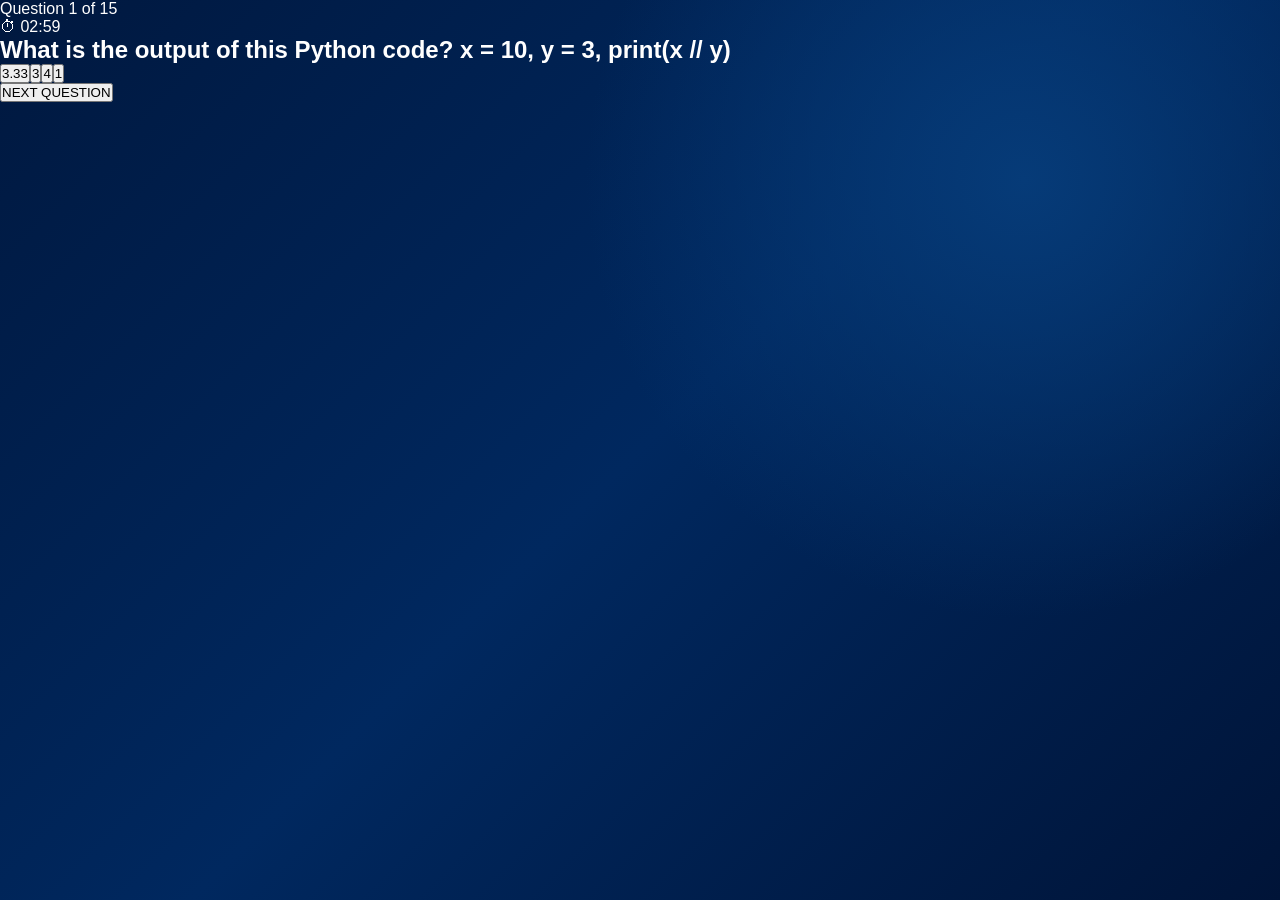
==== quiz.html @ e4f3ba7a "Add initial quiz HTML structure and functionality" ====
<!DOCTYPE html>
<html lang="en">
<head>
    <meta charset="UTF-8">
    <meta name="viewport" content="width=device-width, initial-scale=1.0">
    <title>IT Skill Challenge</title>
    <link rel="stylesheet" href="style.css">
</head>

<body>

<div class="quiz-container">

    <div class="quiz-header">

        <div>
            <span id="questionNumber">Question 1 of 15</span>
        </div>

        <div class="timer">
            ⏱ <span id="timer">03:00</span>
        </div>

    </div>

    <div class="progress-container">
        <div id="progressBar"></div>
    </div>

    <div class="question-card">

        <h2 id="question"></h2>

        <div id="options"></div>

    </div>

    <button id="nextButton" class="next-btn" onclick="nextQuestion()">
        NEXT QUESTION
    </button>

</div>

<script>

const questions = [

    {
        question: "What is the output of this Python code? x = 10, y = 3, print(x // y)",
        options: [
            "3.33",
            "3",
            "4",
            "1"
        ],
        answer: 1
    },

    {
        question: "Which OOP concept allows a child class to acquire properties and methods of a parent class?",
        options: [
            "Encapsulation",
            "Polymorphism",
            "Inheritance",
            "Abstraction"
        ],
        answer: 2
    },

    {
        question: "What is the main purpose of exception handling?",
        options: [
            "To increase program speed",
            "To handle runtime errors gracefully",
            "To create user interfaces",
            "To store database records"
        ],
        answer: 1
    },

    {
        question: "Which SQL clause is used to filter rows based on a condition?",
        options: [
            "ORDER BY",
            "WHERE",
            "GROUP BY",
            "JOIN"
        ],
        answer: 1
    },

    {
        question: "Which JOIN returns only rows that have matching values in both tables?",
        options: [
            "LEFT JOIN",
            "RIGHT JOIN",
            "FULL JOIN",
            "INNER JOIN"
        ],
        answer: 3
    },

    {
        question: "What does SELECT MAX(Salary) FROM Employee return?",
        options: [
            "The lowest salary",
            "The average salary",
            "The highest salary",
            "The total salary"
        ],
        answer: 2
    },

    {
        question: "What is the main purpose of a primary key?",
        options: [
            "To sort records",
            "To uniquely identify each row",
            "To delete duplicate tables",
            "To connect two databases"
        ],
        answer: 1
    },

    {
        question: "A password must contain between 8 and 12 characters. Which set is best for boundary-value testing?",
        options: [
            "1, 5, 15, 20",
            "7, 8, 12, 13",
            "8, 9, 10, 11",
            "5, 10, 15, 20"
        ],
        answer: 1
    },

    {
        question: "A developer fixes a reported defect. What should the tester primarily perform first?",
        options: [
            "Delete the defect",
            "Retest the specific defect",
            "Perform load testing",
            "Rewrite the test cases"
        ],
        answer: 1
    },

    {
        question: "Which testing is performed after a change to ensure existing functionality still works?",
        options: [
            "Regression Testing",
            "Smoke Testing",
            "Performance Testing",
            "Usability Testing"
        ],
        answer: 0
    },

    {
        question: "Which HTTP method is generally used to retrieve data from a server?",
        options: [
            "POST",
            "PUT",
            "GET",
            "DELETE"
        ],
        answer: 2
    },

    {
        question: "What does HTTP status code 404 generally indicate?",
        options: [
            "Successful request",
            "Unauthorized request",
            "Server error",
            "Resource not found"
        ],
        answer: 3
    },

    {
        question: "A developer has committed changes locally and wants to upload them to a remote GitHub repository. Which command should be used?",
        options: [
            "git pull",
            "git fetch",
            "git push",
            "git clone"
        ],
        answer: 2
    },

    {
        question: "A company wants employees to use an application through a web browser without managing the underlying software infrastructure. Which cloud model fits best?",
        options: [
            "IaaS",
            "PaaS",
            "SaaS",
            "On-premises"
        ],
        answer: 2
    },

    {
        question: "A program takes 2 seconds to process 100 records. Assuming linear scaling, how long will it take to process 500 records?",
        options: [
            "4 seconds",
            "6 seconds",
            "10 seconds",
            "20 seconds"
        ],
        answer: 2
    }

];


let currentQuestion = 0;
let score = 0;
let timeLeft = 180;
let timerInterval = null;

let answers = new Array(questions.length).fill(null);


// -----------------------------
// LOAD QUESTION
// -----------------------------

function loadQuestion() {

    const q = questions[currentQuestion];

    document.getElementById("questionNumber").textContent =
        `Question ${currentQuestion + 1} of ${questions.length}`;

    document.getElementById("question").textContent =
        q.question;

    const optionsContainer =
        document.getElementById("options");

    optionsContainer.innerHTML = "";

    q.options.forEach((option, index) => {

        const button = document.createElement("button");

        button.className = "option";

        button.textContent = option;

        button.onclick = function () {
            selectAnswer(index);
        };

        optionsContainer.appendChild(button);

    });

    updateProgress();

}


// -----------------------------
// SELECT ANSWER
// -----------------------------

function selectAnswer(index) {

    const optionButtons =
        document.querySelectorAll(".option");

    optionButtons.forEach(button => {
        button.classList.remove("selected");
    });

    optionButtons[index].classList.add("selected");

    answers[currentQuestion] = index;

}


// -----------------------------
// NEXT QUESTION
// -----------------------------

function nextQuestion() {

    if (answers[currentQuestion] === null) {

        alert("Please select an answer before continuing.");

        return;
    }

    currentQuestion++;

    if (currentQuestion >= questions.length) {

        finishQuiz();

        return;
    }

    loadQuestion();

}


// -----------------------------
// CALCULATE SCORE
// -----------------------------

function calculateScore() {

    score = 0;

    for (let i = 0; i < questions.length; i++) {

        if (answers[i] === questions[i].answer) {

            score++;

        }

    }

    return score;

}


// -----------------------------
// TIMER
// -----------------------------

function startTimer() {

    timerInterval = setInterval(function () {

        timeLeft--;

        updateTimer();

        if (timeLeft <= 0) {

            clearInterval(timerInterval);

            finishQuiz();

        }

    }, 1000);

}


// -----------------------------
// DISPLAY TIMER
// -----------------------------

function updateTimer() {

    const minutes =
        Math.floor(timeLeft / 60);

    const seconds =
        timeLeft % 60;

    document.getElementById("timer").textContent =
        `${String(minutes).padStart(2, "0")}:${String(seconds).padStart(2, "0")}`;

}


// -----------------------------
// PROGRESS BAR
// -----------------------------

function updateProgress() {

    const percentage =
        ((currentQuestion + 1) / questions.length) * 100;

    document.getElementById("progressBar").style.width =
        percentage + "%";

}


// -----------------------------
// FINISH QUIZ
// -----------------------------

function finishQuiz() {

    if (timerInterval) {

        clearInterval(timerInterval);

    }

    calculateScore();

    sessionStorage.setItem(
        "quizScore",
        score
    );

    sessionStorage.setItem(
        "totalQuestions",
        questions.length
    );

    sessionStorage.setItem(
        "timeUsed",
        180 - timeLeft
    );

    window.location.href =
        "result.html";

}


// -----------------------------
// START
// -----------------------------

loadQuestion();

startTimer();

</script>

</body>
</html>
---- style.css ----
* {
    margin: 0;
    padding: 0;
    box-sizing: border-box;
}


body {
    font-family: Arial, Helvetica, sans-serif;

    background:
        radial-gradient(circle at 80% 20%, #063b78, transparent 35%),
        linear-gradient(135deg, #00183f, #00285f, #001438);

    color: white;

    min-height: 100vh;
}


/* MAIN PAGE */

.page {
    width: 100%;
    min-height: 100vh;
    overflow: hidden;
}


/* HEADER */

.header {
    padding: 25px 5%;

    display: flex;
    justify-content: flex-start;
}


.logo {
    background: white;

    color: #06366c;

    padding: 12px 22px;

    display: flex;
    align-items: center;

    gap: 12px;

    border-radius: 3px;

    box-shadow: 5px 5px 0 #001536;
}


.logo-icon {
    font-size: 38px;
}


.logo-name {
    font-size: 20px;
    font-weight: 900;
}


.logo-name strong {
    color: #f5a900;
}


.logo-subtitle {
    font-size: 17px;
    font-weight: 900;

    margin-top: 4px;
}


/* HERO */

.hero {
    width: 92%;
    max-width: 1100px;

    margin: auto;

    text-align: center;
}


/* Student */

.student-icon {
    font-size: 60px;

    margin-top: 10px;
}


.hero h2 {
    font-size: clamp(45px, 8vw, 90px);

    line-height: 0.9;

    font-weight: 1000;

    letter-spacing: -2px;

    margin-bottom: 35px;
}


.pink {
    color: #ff5dbd;

    text-shadow:
        3px 4px 0 #a60065;
}


.cyan {
    color: #55e4ef;

    text-shadow:
        3px 4px 0 #007d96;
}


/* ONE QUESTION */

.one-question {
    display: inline-block;

    padding: 15px 65px;

    background: #18dce7;

    color: #001746;

    font-size: clamp(24px, 4vw, 40px);

    font-weight: 1000;

    transform: rotate(-1deg);

    margin-bottom: 25px;

    clip-path: polygon(
        2% 10%,
        98% 0%,
        96% 85%,
        4% 100%
    );
}


/* INTERVIEW */

.interview {
    display: flex;

    justify-content: center;

    align-items: center;

    gap: 15px;

    margin-bottom: 25px;
}


.laptop {
    font-size: 60px;
}


.interview p {
    font-size: clamp(22px, 3.5vw, 40px);

    font-weight: 1000;

    line-height: 1.05;
}


/* READY */

.ready-box {
    width: 100%;

    background: #18e2ed;

    padding: 15px 20px;

    margin: 15px auto 35px;

    transform: rotate(-1deg);

    clip-path: polygon(
        2% 15%,
        97% 0%,
        100% 78%,
        96% 100%,
        4% 90%,
        0% 30%
    );
}


.ready-box h1 {
    color: #001451;

    font-size: clamp(50px, 9vw, 105px);

    font-weight: 1000;

    font-style: italic;

    letter-spacing: -3px;

    text-shadow:
        4px 5px 0 #007b9b;
}


/* CHALLENGE TITLE */

.challenge-title {
    border: 4px solid #00eaff;

    border-radius: 50px;

    padding: 18px 30px;

    width: 90%;

    max-width: 800px;

    margin: auto;

    font-size: clamp(22px, 4vw, 38px);

    font-weight: 900;

    box-shadow:
        0 0 15px rgba(0, 238, 255, 0.7);

    line-height: 1.15;
}


.challenge-title span {
    color: #ff62bd;
}


.challenge-title strong {
    color: #001b52;

    background: #5aeef4;

    padding: 3px 15px;

    font-size: 1.2em;
}


.challenge-title b {
    color: #ff62bd;
}


/* FEATURES */

.features {
    display: grid;

    grid-template-columns:
        repeat(4, 1fr);

    margin: 45px auto;

    max-width: 1000px;
}


.feature {
    padding: 15px;

    border-right: 2px solid #00dbe8;

    min-height: 150px;

    display: flex;

    flex-direction: column;

    align-items: center;

    justify-content: flex-start;
}


.feature:last-child {
    border-right: none;
}


.feature-icon {
    width: 70px;

    height: 70px;

    border: 4px solid #00eaff;

    border-radius: 50%;

    display: flex;

    align-items: center;

    justify-content: center;

    font-size: 34px;

    margin-bottom: 15px;

    box-shadow:
        0 0 12px rgba(0, 238, 255, 0.7);
}


.feature h3 {
    color: #ff64bd;

    font-size: 17px;

    line-height: 1.15;

    font-weight: 900;
}


/* START SECTION */

.start-section {
    margin: 35px auto 60px;
}


.start-label {
    color: #5cecf4;

    font-size: 18px;

    font-weight: 900;

    margin-bottom: 15px;
}


.start-button {
    border: 4px solid #00efff;

    border-radius: 60px;

    padding: 20px 50px;

    background:
        linear-gradient(
            135deg,
            #071c5a,
            #042b70
        );

    color: #ff5fba;

    font-size: clamp(20px, 3vw, 30px);

    font-weight: 1000;

    cursor: pointer;

    box-shadow:
        0 0 15px #00eaff,
        0 0 30px rgba(0, 234, 255, 0.5);

    transition: 0.25s;
}


.start-button:hover {
    transform: scale(1.07);

    background: #00eaff;

    color: #00154b;

    box-shadow:
        0 0 20px #00ffff,
        0 0 40px #00ffff;
}


.start-button:active {
    transform: scale(0.98);
}


.free-text {
    margin-top: 15px;

    color: #ffffff;

    font-size: 14px;

    font-weight: bold;

    letter-spacing: 2px;
}


/* FOOTER */

footer {
    width: 100%;

    background: rgba(0, 10, 45, 0.7);

    border-top: 2px solid #063a78;

    padding: 25px 5%;

    display: flex;

    justify-content: space-around;

    align-items: center;

    color: #ff62bd;

    font-size: 18px;

    font-weight: 900;
}


.line {
    width: 150px;

    height: 3px;

    background: #15dce8;
}


/* TABLET */

@media (max-width: 800px) {

    .features {
        grid-template-columns:
            repeat(2, 1fr);

        gap: 20px;
    }


    .feature:nth-child(2) {
        border-right: none;
    }


    .feature:nth-child(1),
    .feature:nth-child(2) {
        border-bottom: 2px solid #00dbe8;

        padding-bottom: 25px;
    }


    footer {
        flex-direction: column;

        gap: 15px;

        text-align: center;
    }
}


/* MOBILE */

@media (max-width: 550px) {

    .header {
        justify-content: center;

        padding: 15px;
    }


    .logo {
        transform: scale(0.85);
    }


    .hero {
        width: 94%;
    }


    .student-icon {
        font-size: 45px;
    }


    .one-question {
        padding: 12px 30px;

        font-size: 23px;
    }


    .interview {
        flex-direction: column;

        gap: 5px;
    }


    .laptop {
        font-size: 45px;
    }


    .challenge-title {
        width: 100%;

        padding: 15px;

        border-radius: 30px;
    }


    .features {
        grid-template-columns: 1fr 1fr;

        margin-top: 30px;
    }


    .feature {
        border-right: none !important;

        padding: 12px 5px;
    }


    .feature-icon {
        width: 55px;

        height: 55px;

        font-size: 25px;
    }


    .feature h3 {
        font-size: 14px;
    }


    .start-button {
        width: 90%;

        padding: 17px 10px;

        font-size: 20px;
    }


    footer {
        font-size: 14px;
    }
}
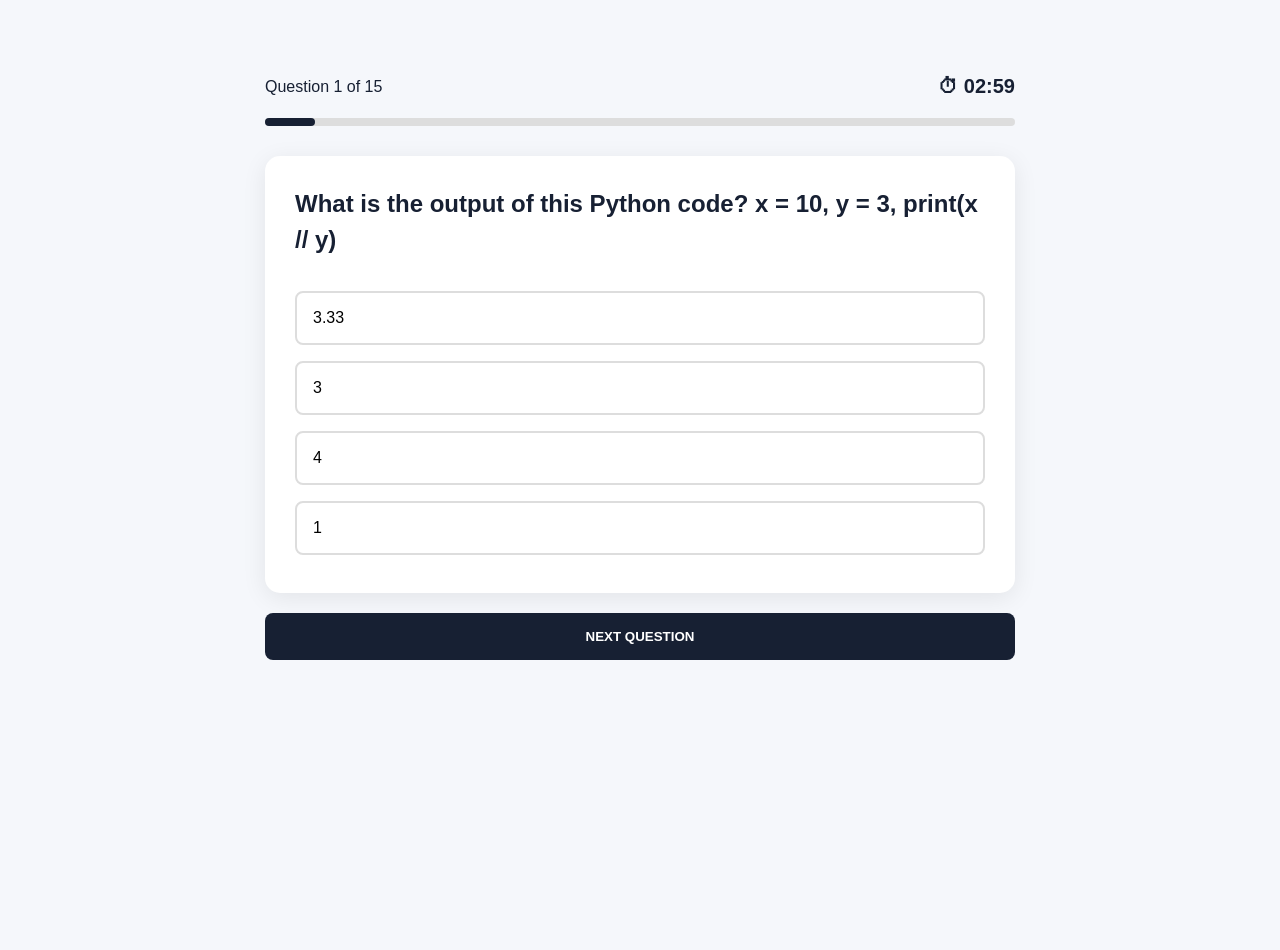
==== commit 6aaf42fc: "Update quiz title and add questions" ====
--- a/quiz.html
+++ b/quiz.html
@@ -3,7 +3,7 @@
 <head>
     <meta charset="UTF-8">
     <meta name="viewport" content="width=device-width, initial-scale=1.0">
-    <title>IT Skill Challenge</title>
+    <title>IT Skill Challenge - Quiz</title>
     <link rel="stylesheet" href="style.css">
 </head>
 
@@ -42,396 +42,180 @@
 </div>
 
 <script>
-
-const questions = [
-
-    {
-        question: "What is the output of this Python code? x = 10, y = 3, print(x // y)",
-        options: [
-            "3.33",
-            "3",
-            "4",
-            "1"
-        ],
-        answer: 1
-    },
-
-    {
-        question: "Which OOP concept allows a child class to acquire properties and methods of a parent class?",
-        options: [
-            "Encapsulation",
-            "Polymorphism",
-            "Inheritance",
-            "Abstraction"
-        ],
-        answer: 2
-    },
-
-    {
-        question: "What is the main purpose of exception handling?",
-        options: [
-            "To increase program speed",
-            "To handle runtime errors gracefully",
-            "To create user interfaces",
-            "To store database records"
-        ],
-        answer: 1
-    },
-
-    {
-        question: "Which SQL clause is used to filter rows based on a condition?",
-        options: [
-            "ORDER BY",
-            "WHERE",
-            "GROUP BY",
-            "JOIN"
-        ],
-        answer: 1
-    },
-
-    {
-        question: "Which JOIN returns only rows that have matching values in both tables?",
-        options: [
-            "LEFT JOIN",
-            "RIGHT JOIN",
-            "FULL JOIN",
-            "INNER JOIN"
-        ],
-        answer: 3
-    },
-
-    {
-        question: "What does SELECT MAX(Salary) FROM Employee return?",
-        options: [
-            "The lowest salary",
-            "The average salary",
-            "The highest salary",
-            "The total salary"
-        ],
-        answer: 2
-    },
-
-    {
-        question: "What is the main purpose of a primary key?",
-        options: [
-            "To sort records",
-            "To uniquely identify each row",
-            "To delete duplicate tables",
-            "To connect two databases"
-        ],
-        answer: 1
-    },
-
-    {
-        question: "A password must contain between 8 and 12 characters. Which set is best for boundary-value testing?",
-        options: [
-            "1, 5, 15, 20",
-            "7, 8, 12, 13",
-            "8, 9, 10, 11",
-            "5, 10, 15, 20"
-        ],
-        answer: 1
-    },
-
-    {
-        question: "A developer fixes a reported defect. What should the tester primarily perform first?",
-        options: [
-            "Delete the defect",
-            "Retest the specific defect",
-            "Perform load testing",
-            "Rewrite the test cases"
-        ],
-        answer: 1
-    },
-
-    {
-        question: "Which testing is performed after a change to ensure existing functionality still works?",
-        options: [
-            "Regression Testing",
-            "Smoke Testing",
-            "Performance Testing",
-            "Usability Testing"
-        ],
-        answer: 0
-    },
-
-    {
-        question: "Which HTTP method is generally used to retrieve data from a server?",
-        options: [
-            "POST",
-            "PUT",
-            "GET",
-            "DELETE"
-        ],
-        answer: 2
-    },
-
-    {
-        question: "What does HTTP status code 404 generally indicate?",
-        options: [
-            "Successful request",
-            "Unauthorized request",
-            "Server error",
-            "Resource not found"
-        ],
-        answer: 3
-    },
-
-    {
-        question: "A developer has committed changes locally and wants to upload them to a remote GitHub repository. Which command should be used?",
-        options: [
-            "git pull",
-            "git fetch",
-            "git push",
-            "git clone"
-        ],
-        answer: 2
-    },
-
-    {
-        question: "A company wants employees to use an application through a web browser without managing the underlying software infrastructure. Which cloud model fits best?",
-        options: [
-            "IaaS",
-            "PaaS",
-            "SaaS",
-            "On-premises"
-        ],
-        answer: 2
-    },
-
-    {
-        question: "A program takes 2 seconds to process 100 records. Assuming linear scaling, how long will it take to process 500 records?",
-        options: [
-            "4 seconds",
-            "6 seconds",
-            "10 seconds",
-            "20 seconds"
-        ],
-        answer: 2
-    }
-
-];
-
-
-let currentQuestion = 0;
-let score = 0;
-let timeLeft = 180;
-let timerInterval = null;
-
-let answers = new Array(questions.length).fill(null);
-
-
-// -----------------------------
-// LOAD QUESTION
-// -----------------------------
-
-function loadQuestion() {
-
-    const q = questions[currentQuestion];
-
-    document.getElementById("questionNumber").textContent =
-        `Question ${currentQuestion + 1} of ${questions.length}`;
-
-    document.getElementById("question").textContent =
-        q.question;
-
-    const optionsContainer =
-        document.getElementById("options");
-
-    optionsContainer.innerHTML = "";
-
-    q.options.forEach((option, index) => {
-
-        const button = document.createElement("button");
-
-        button.className = "option";
-
-        button.textContent = option;
-
-        button.onclick = function () {
-            selectAnswer(index);
-        };
-
-        optionsContainer.appendChild(button);
-
-    });
-
-    updateProgress();
-
-}
-
-
-// -----------------------------
-// SELECT ANSWER
-// -----------------------------
-
-function selectAnswer(index) {
-
-    const optionButtons =
-        document.querySelectorAll(".option");
-
-    optionButtons.forEach(button => {
-        button.classList.remove("selected");
-    });
-
-    optionButtons[index].classList.add("selected");
-
-    answers[currentQuestion] = index;
-
-}
-
-
-// -----------------------------
-// NEXT QUESTION
-// -----------------------------
-
-function nextQuestion() {
-
-    if (answers[currentQuestion] === null) {
-
-        alert("Please select an answer before continuing.");
-
-        return;
-    }
-
-    currentQuestion++;
-
-    if (currentQuestion >= questions.length) {
-
-        finishQuiz();
-
-        return;
+    const questions = [
+        {
+            question: "What is the output of this Python code? x = 10, y = 3, print(x // y)",
+            options: ["3.33", "3", "4", "1"],
+            answer: 1
+        },
+        {
+            question: "Which OOP concept allows a child class to acquire properties and methods of a parent class?",
+            options: ["Encapsulation", "Polymorphism", "Inheritance", "Abstraction"],
+            answer: 2
+        },
+        {
+            question: "What is the main purpose of exception handling?",
+            options: ["To increase program speed", "To handle runtime errors gracefully", "To create user interfaces", "To store database records"],
+            answer: 1
+        },
+        {
+            question: "Which SQL clause is used to filter rows based on a condition?",
+            options: ["ORDER BY", "WHERE", "GROUP BY", "JOIN"],
+            answer: 1
+        },
+        {
+            question: "Which JOIN returns only rows that have matching values in both tables?",
+            options: ["LEFT JOIN", "RIGHT JOIN", "FULL JOIN", "INNER JOIN"],
+            answer: 3
+        },
+        {
+            question: "What does SELECT MAX(Salary) FROM Employee return?",
+            options: ["The lowest salary", "The average salary", "The highest salary", "The total salary"],
+            answer: 2
+        },
+        {
+            question: "What is the main purpose of a primary key?",
+            options: ["To sort records", "To uniquely identify each row", "To delete duplicate tables", "To connect two databases"],
+            answer: 1
+        },
+        {
+            question: "A password must contain between 8 and 12 characters. Which set is best for boundary-value testing?",
+            options: ["1, 5, 15, 20", "7, 8, 12, 13", "8, 9, 10, 11", "5, 10, 15, 20"],
+            answer: 1
+        },
+        {
+            question: "A developer fixes a reported defect. What should the tester primarily perform first?",
+            options: ["Delete the defect", "Retest the specific defect", "Perform load testing", "Rewrite the test cases"],
+            answer: 1
+        },
+        {
+            question: "Which testing is performed after a change to ensure existing functionality still works?",
+            options: ["Regression Testing", "Smoke Testing", "Performance Testing", "Usability Testing"],
+            answer: 0
+        },
+        {
+            question: "Which HTTP method is generally used to retrieve data from a server?",
+            options: ["POST", "PUT", "GET", "DELETE"],
+            answer: 2
+        },
+        {
+            question: "What does HTTP status code 404 generally indicate?",
+            options: ["Successful request", "Unauthorized request", "Server error", "Resource not found"],
+            answer: 3
+        },
+        {
+            question: "A developer has committed changes locally and wants to upload them to a remote GitHub repository. Which command should be used?",
+            options: ["git pull", "git fetch", "git push", "git clone"],
+            answer: 2
+        },
+        {
+            question: "A company wants employees to use an application through a web browser without managing the underlying software infrastructure. Which cloud model fits best?",
+            options: ["IaaS", "PaaS", "SaaS", "On-premises"],
+            answer: 2
+        },
+        {
+            question: "A program takes 2 seconds to process 100 records. Assuming linear scaling, how long will it take to process 500 records?",
+            options: ["4 seconds", "6 seconds", "10 seconds", "20 seconds"],
+            answer: 2
+        }
+    ];
+
+    let currentQuestion = 0;
+    let score = 0;
+    let timeLeft = 180;
+    let timerInterval = null;
+    let answers = new Array(questions.length).fill(null);
+
+    function loadQuestion() {
+        const q = questions[currentQuestion];
+        document.getElementById("questionNumber").textContent = `Question ${currentQuestion + 1} of ${questions.length}`;
+        document.getElementById("question").textContent = q.question;
+
+        const optionsContainer = document.getElementById("options");
+        optionsContainer.innerHTML = "";
+
+        q.options.forEach((option, index) => {
+            const button = document.createElement("button");
+            button.className = "option";
+            button.textContent = option;
+            button.onclick = function() {
+                selectAnswer(index);
+            };
+            optionsContainer.appendChild(button);
+        });
+
+        updateProgress();
+    }
+
+    function selectAnswer(index) {
+        const optionButtons = document.querySelectorAll(".option");
+        optionButtons.forEach(button => {
+            button.classList.remove("selected");
+        });
+        optionButtons[index].classList.add("selected");
+        answers[currentQuestion] = index;
+    }
+
+    function nextQuestion() {
+        if (answers[currentQuestion] === null) {
+            alert("Please select an answer before continuing.");
+            return;
+        }
+
+        currentQuestion++;
+        if (currentQuestion >= questions.length) {
+            finishQuiz();
+            return;
+        }
+        loadQuestion();
+    }
+
+    function calculateScore() {
+        score = 0;
+        for (let i = 0; i < questions.length; i++) {
+            if (answers[i] === questions[i].answer) {
+                score++;
+            }
+        }
+        return score;
+    }
+
+    function startTimer() {
+        timerInterval = setInterval(function() {
+            timeLeft--;
+            updateTimer();
+            if (timeLeft <= 0) {
+                clearInterval(timerInterval);
+                finishQuiz();
+            }
+        }, 1000);
+    }
+
+    function updateTimer() {
+        const minutes = Math.floor(timeLeft / 60);
+        const seconds = timeLeft % 60;
+        document.getElementById("timer").textContent =
+            `${String(minutes).padStart(2, "0")}:${String(seconds).padStart(2, "0")}`;
+    }
+
+    function updateProgress() {
+        const percentage = ((currentQuestion + 1) / questions.length) * 100;
+        document.getElementById("progressBar").style.width = percentage + "%";
+    }
+
+    function finishQuiz() {
+        if (timerInterval) {
+            clearInterval(timerInterval);
+        }
+        calculateScore();
+        sessionStorage.setItem("quizScore", score);
+        sessionStorage.setItem("totalQuestions", questions.length);
+        sessionStorage.setItem("timeUsed", 180 - timeLeft);
+        window.location.href = "result.html";
     }
 
     loadQuestion();
-
-}
-
-
-// -----------------------------
-// CALCULATE SCORE
-// -----------------------------
-
-function calculateScore() {
-
-    score = 0;
-
-    for (let i = 0; i < questions.length; i++) {
-
-        if (answers[i] === questions[i].answer) {
-
-            score++;
-
-        }
-
-    }
-
-    return score;
-
-}
-
-
-// -----------------------------
-// TIMER
-// -----------------------------
-
-function startTimer() {
-
-    timerInterval = setInterval(function () {
-
-        timeLeft--;
-
-        updateTimer();
-
-        if (timeLeft <= 0) {
-
-            clearInterval(timerInterval);
-
-            finishQuiz();
-
-        }
-
-    }, 1000);
-
-}
-
-
-// -----------------------------
-// DISPLAY TIMER
-// -----------------------------
-
-function updateTimer() {
-
-    const minutes =
-        Math.floor(timeLeft / 60);
-
-    const seconds =
-        timeLeft % 60;
-
-    document.getElementById("timer").textContent =
-        `${String(minutes).padStart(2, "0")}:${String(seconds).padStart(2, "0")}`;
-
-}
-
-
-// -----------------------------
-// PROGRESS BAR
-// -----------------------------
-
-function updateProgress() {
-
-    const percentage =
-        ((currentQuestion + 1) / questions.length) * 100;
-
-    document.getElementById("progressBar").style.width =
-        percentage + "%";
-
-}
-
-
-// -----------------------------
-// FINISH QUIZ
-// -----------------------------
-
-function finishQuiz() {
-
-    if (timerInterval) {
-
-        clearInterval(timerInterval);
-
-    }
-
-    calculateScore();
-
-    sessionStorage.setItem(
-        "quizScore",
-        score
-    );
-
-    sessionStorage.setItem(
-        "totalQuestions",
-        questions.length
-    );
-
-    sessionStorage.setItem(
-        "timeUsed",
-        180 - timeLeft
-    );
-
-    window.location.href =
-        "result.html";
-
-}
-
-
-// -----------------------------
-// START
-// -----------------------------
-
-loadQuestion();
-
-startTimer();
-
+    startTimer();
 </script>
 
 </body>
--- a/style.css
+++ b/style.css
@@ -587,3 +587,452 @@
         font-size: 14px;
     }
 }
+}
+
+
+* {
+    box-sizing: border-box;
+    margin: 0;
+    padding: 0;
+}
+
+body {
+    font-family: Arial, sans-serif;
+    background: #f5f7fb;
+    color: #172033;
+    min-height: 100vh;
+}
+
+
+/* LANDING PAGE */
+
+.landing-container {
+
+    max-width: 850px;
+
+    margin: 0 auto;
+
+    min-height: 100vh;
+
+    display: flex;
+
+    flex-direction: column;
+
+    justify-content: center;
+
+    align-items: center;
+
+    text-align: center;
+
+    padding: 30px;
+
+}
+
+
+.badge {
+
+    background: #172033;
+
+    color: white;
+
+    padding: 10px 18px;
+
+    border-radius: 30px;
+
+    font-size: 13px;
+
+    font-weight: bold;
+
+    margin-bottom: 25px;
+
+}
+
+
+.landing-container h1 {
+
+    font-size: 44px;
+
+    margin-bottom: 15px;
+
+}
+
+
+.landing-container h2 {
+
+    font-size: 27px;
+
+    line-height: 1.4;
+
+}
+
+
+.highlight {
+
+    margin-top: 10px;
+
+}
+
+
+.description {
+
+    max-width: 600px;
+
+    margin: 20px auto;
+
+    font-size: 18px;
+
+    line-height: 1.6;
+
+}
+
+
+.features {
+
+    display: grid;
+
+    grid-template-columns: 1fr 1fr;
+
+    gap: 12px;
+
+    margin: 25px 0;
+
+}
+
+
+.features div {
+
+    background: white;
+
+    padding: 15px;
+
+    border-radius: 10px;
+
+}
+
+
+.start-btn,
+.submit-btn,
+.whatsapp-btn {
+
+    border: none;
+
+    padding: 16px 30px;
+
+    border-radius: 8px;
+
+    background: #172033;
+
+    color: white;
+
+    font-weight: bold;
+
+    cursor: pointer;
+
+    font-size: 16px;
+
+}
+
+
+.start-btn:hover,
+.submit-btn:hover,
+.whatsapp-btn:hover {
+
+    opacity: 0.85;
+
+}
+
+
+.small-text {
+
+    margin-top: 15px;
+
+    color: #777;
+
+}
+
+
+/* QUIZ */
+
+.quiz-container {
+
+    max-width: 800px;
+
+    margin: 50px auto;
+
+    padding: 25px;
+
+}
+
+
+.quiz-header {
+
+    display: flex;
+
+    justify-content: space-between;
+
+    align-items: center;
+
+    margin-bottom: 20px;
+
+}
+
+
+.timer {
+
+    font-size: 20px;
+
+    font-weight: bold;
+
+}
+
+
+.progress-container {
+
+    height: 8px;
+
+    background: #ddd;
+
+    border-radius: 10px;
+
+    margin-bottom: 30px;
+
+}
+
+
+#progressBar {
+
+    height: 100%;
+
+    width: 6.66%;
+
+    background: #172033;
+
+    border-radius: 10px;
+
+}
+
+
+.question-card {
+
+    background: white;
+
+    padding: 30px;
+
+    border-radius: 15px;
+
+    box-shadow: 0 5px 25px rgba(0,0,0,0.08);
+
+}
+
+
+.question-card h2 {
+
+    margin-bottom: 25px;
+
+    line-height: 1.5;
+
+}
+
+
+.option {
+
+    width: 100%;
+
+    padding: 16px;
+
+    margin: 8px 0;
+
+    border: 2px solid #ddd;
+
+    border-radius: 8px;
+
+    background: white;
+
+    text-align: left;
+
+    cursor: pointer;
+
+    font-size: 16px;
+
+}
+
+
+.option:hover {
+
+    border-color: #172033;
+
+}
+
+
+.option.selected {
+
+    border-color: #172033;
+
+    background: #eef1f7;
+
+}
+
+
+.next-btn {
+
+    margin-top: 20px;
+
+    width: 100%;
+
+    padding: 16px;
+
+    border: none;
+
+    border-radius: 8px;
+
+    background: #172033;
+
+    color: white;
+
+    font-weight: bold;
+
+    cursor: pointer;
+
+}
+
+
+/* FORM */
+
+.form-container {
+
+    max-width: 500px;
+
+    margin: 60px auto;
+
+    padding: 30px;
+
+    background: white;
+
+    border-radius: 15px;
+
+    box-shadow: 0 5px 25px rgba(0,0,0,0.08);
+
+}
+
+
+.form-container h1 {
+
+    margin-bottom: 10px;
+
+}
+
+
+.form-container p {
+
+    margin-bottom: 25px;
+
+    color: #666;
+
+}
+
+
+form {
+
+    display: flex;
+
+    flex-direction: column;
+
+    gap: 14px;
+
+}
+
+
+input,
+select {
+
+    padding: 15px;
+
+    border: 1px solid #ddd;
+
+    border-radius: 8px;
+
+    font-size: 15px;
+
+}
+
+
+/* SCORE */
+
+.score-container {
+
+    max-width: 600px;
+
+    margin: 100px auto;
+
+    text-align: center;
+
+    background: white;
+
+    padding: 50px 30px;
+
+    border-radius: 20px;
+
+}
+
+
+.success-icon {
+
+    font-size: 50px;
+
+}
+
+
+.score-number {
+
+    font-size: 65px;
+
+    font-weight: bold;
+
+    margin: 25px 0;
+
+}
+
+
+.score-container h2 {
+
+    margin-bottom: 15px;
+
+}
+
+
+.score-container p {
+
+    line-height: 1.6;
+
+    margin-bottom: 30px;
+
+}
+
+
+@media (max-width: 600px) {
+
+    .landing-container h1 {
+
+        font-size: 32px;
+
+    }
+
+    .landing-container h2 {
+
+        font-size: 21px;
+
+    }
+
+    .features {
+
+        grid-template-columns: 1fr;
+
+    }
+
+    .quiz-container {
+
+        margin: 20px auto;
+
+    }
+
+}
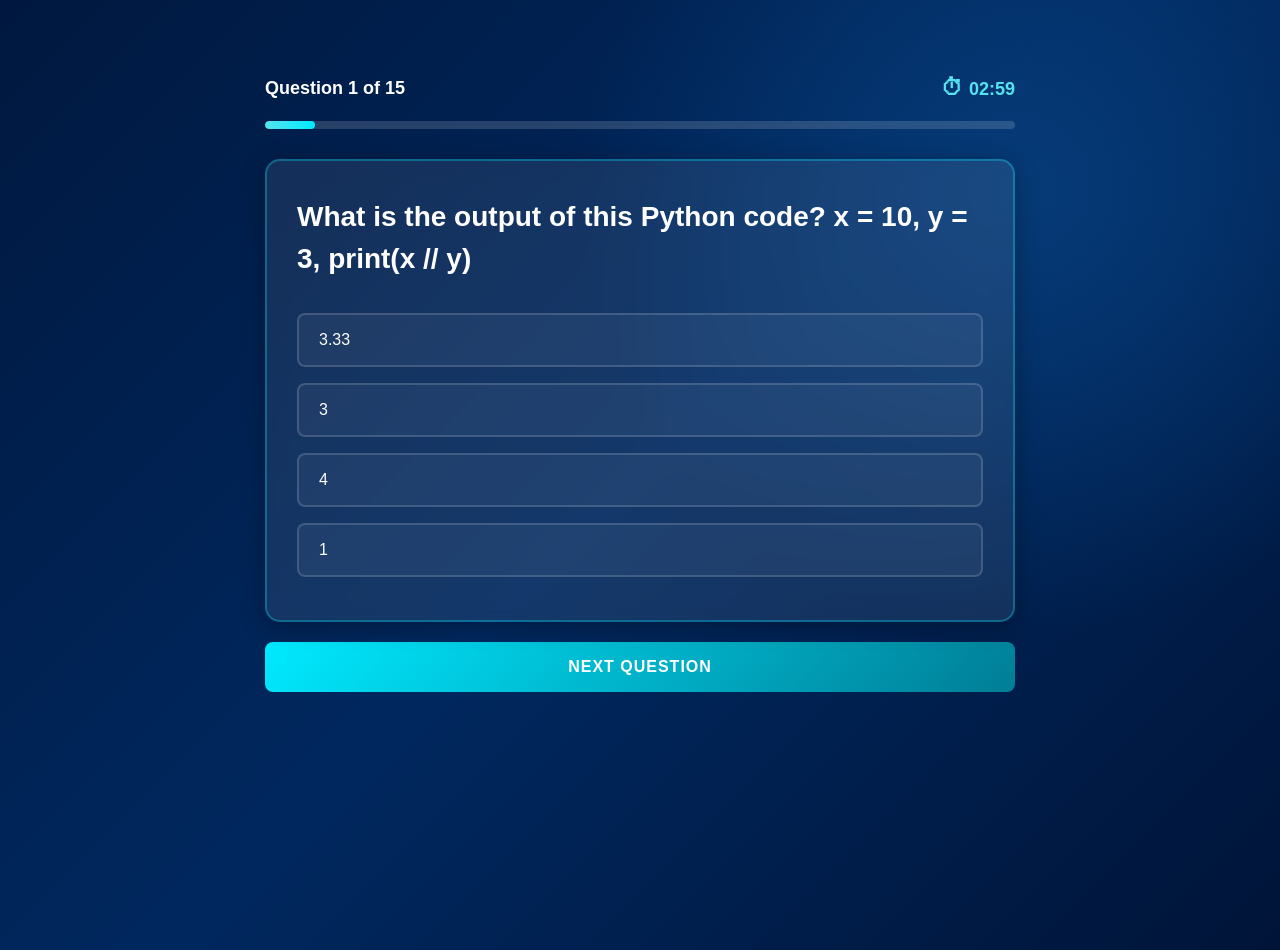
==== commit c45b7e65: "Add session storage for quiz finished status" ====
--- a/quiz.html
+++ b/quiz.html
@@ -211,6 +211,7 @@
         sessionStorage.setItem("quizScore", score);
         sessionStorage.setItem("totalQuestions", questions.length);
         sessionStorage.setItem("timeUsed", 180 - timeLeft);
+        sessionStorage.setItem("quizFinished", "true");   // ← ADD THIS LINE
         window.location.href = "result.html";
     }
 
--- a/style.css
+++ b/style.css
@@ -1,24 +1,25 @@
+/* ============================================ */
+/* RESET & BASE STYLES                         */
+/* ============================================ */
+
 * {
     margin: 0;
     padding: 0;
     box-sizing: border-box;
 }
 
-
 body {
     font-family: Arial, Helvetica, sans-serif;
-
     background:
         radial-gradient(circle at 80% 20%, #063b78, transparent 35%),
         linear-gradient(135deg, #00183f, #00285f, #001438);
-
     color: white;
-
     min-height: 100vh;
 }
 
-
-/* MAIN PAGE */
+/* ============================================ */
+/* MAIN PAGE - LANDING                        */
+/* ============================================ */
 
 .page {
     width: 100%;
@@ -26,1013 +27,956 @@
     overflow: hidden;
 }
 
-
 /* HEADER */
-
 .header {
     padding: 25px 5%;
-
     display: flex;
     justify-content: flex-start;
 }
 
-
 .logo {
     background: white;
-
     color: #06366c;
-
     padding: 12px 22px;
-
     display: flex;
     align-items: center;
-
     gap: 12px;
-
     border-radius: 3px;
-
     box-shadow: 5px 5px 0 #001536;
 }
-
 
 .logo-icon {
     font-size: 38px;
 }
-
 
 .logo-name {
     font-size: 20px;
     font-weight: 900;
 }
 
-
 .logo-name strong {
     color: #f5a900;
 }
-
 
 .logo-subtitle {
     font-size: 17px;
     font-weight: 900;
-
     margin-top: 4px;
 }
 
-
 /* HERO */
-
 .hero {
     width: 92%;
     max-width: 1100px;
-
     margin: auto;
-
     text-align: center;
 }
-
-
-/* Student */
 
 .student-icon {
     font-size: 60px;
-
     margin-top: 10px;
 }
-
 
 .hero h2 {
     font-size: clamp(45px, 8vw, 90px);
-
     line-height: 0.9;
-
     font-weight: 1000;
-
     letter-spacing: -2px;
-
     margin-bottom: 35px;
 }
-
 
 .pink {
     color: #ff5dbd;
-
-    text-shadow:
-        3px 4px 0 #a60065;
-}
-
+    text-shadow: 3px 4px 0 #a60065;
+}
 
 .cyan {
     color: #55e4ef;
-
-    text-shadow:
-        3px 4px 0 #007d96;
-}
-
+    text-shadow: 3px 4px 0 #007d96;
+}
 
 /* ONE QUESTION */
-
 .one-question {
     display: inline-block;
-
     padding: 15px 65px;
-
     background: #18dce7;
-
     color: #001746;
-
     font-size: clamp(24px, 4vw, 40px);
-
     font-weight: 1000;
-
     transform: rotate(-1deg);
-
     margin-bottom: 25px;
-
-    clip-path: polygon(
-        2% 10%,
-        98% 0%,
-        96% 85%,
-        4% 100%
-    );
-}
-
+    clip-path: polygon(2% 10%, 98% 0%, 96% 85%, 4% 100%);
+}
 
 /* INTERVIEW */
-
 .interview {
     display: flex;
-
     justify-content: center;
-
     align-items: center;
-
     gap: 15px;
-
     margin-bottom: 25px;
 }
-
 
 .laptop {
     font-size: 60px;
 }
 
-
 .interview p {
     font-size: clamp(22px, 3.5vw, 40px);
-
     font-weight: 1000;
-
     line-height: 1.05;
 }
 
-
 /* READY */
-
 .ready-box {
     width: 100%;
-
     background: #18e2ed;
-
     padding: 15px 20px;
-
     margin: 15px auto 35px;
-
     transform: rotate(-1deg);
-
-    clip-path: polygon(
-        2% 15%,
-        97% 0%,
-        100% 78%,
-        96% 100%,
-        4% 90%,
-        0% 30%
-    );
-}
-
+    clip-path: polygon(2% 15%, 97% 0%, 100% 78%, 96% 100%, 4% 90%, 0% 30%);
+}
 
 .ready-box h1 {
     color: #001451;
-
     font-size: clamp(50px, 9vw, 105px);
-
     font-weight: 1000;
-
     font-style: italic;
-
     letter-spacing: -3px;
-
-    text-shadow:
-        4px 5px 0 #007b9b;
-}
-
+    text-shadow: 4px 5px 0 #007b9b;
+}
 
 /* CHALLENGE TITLE */
-
 .challenge-title {
     border: 4px solid #00eaff;
-
     border-radius: 50px;
-
     padding: 18px 30px;
-
     width: 90%;
-
     max-width: 800px;
-
     margin: auto;
-
     font-size: clamp(22px, 4vw, 38px);
-
     font-weight: 900;
-
-    box-shadow:
-        0 0 15px rgba(0, 238, 255, 0.7);
-
+    box-shadow: 0 0 15px rgba(0, 238, 255, 0.7);
     line-height: 1.15;
 }
-
 
 .challenge-title span {
     color: #ff62bd;
 }
 
-
-.challenge-title strong {
-    color: #001b52;
-
-    background: #5aeef4;
-
-    padding: 3px 15px;
-
-    font-size: 1.2em;
-}
-
-
 .challenge-title b {
     color: #ff62bd;
 }
 
-
-/* FEATURES */
-
-.features {
-    display: grid;
-
-    grid-template-columns:
-        repeat(4, 1fr);
-
-    margin: 45px auto;
-
-    max-width: 1000px;
-}
-
-
-.feature {
-    padding: 15px;
-
-    border-right: 2px solid #00dbe8;
-
-    min-height: 150px;
-
-    display: flex;
-
-    flex-direction: column;
-
-    align-items: center;
-
-    justify-content: flex-start;
-}
-
-
-.feature:last-child {
-    border-right: none;
-}
-
-
-.feature-icon {
-    width: 70px;
-
-    height: 70px;
-
-    border: 4px solid #00eaff;
-
-    border-radius: 50%;
-
-    display: flex;
-
-    align-items: center;
-
-    justify-content: center;
-
-    font-size: 34px;
-
-    margin-bottom: 15px;
-
-    box-shadow:
-        0 0 12px rgba(0, 238, 255, 0.7);
-}
-
-
-.feature h3 {
-    color: #ff64bd;
-
-    font-size: 17px;
-
-    line-height: 1.15;
-
-    font-weight: 900;
-}
-
-
 /* START SECTION */
-
 .start-section {
     margin: 35px auto 60px;
 }
 
-
 .start-label {
     color: #5cecf4;
-
     font-size: 18px;
-
     font-weight: 900;
-
     margin-bottom: 15px;
 }
-
 
 .start-button {
     border: 4px solid #00efff;
-
     border-radius: 60px;
-
     padding: 20px 50px;
-
-    background:
-        linear-gradient(
-            135deg,
-            #071c5a,
-            #042b70
-        );
-
+    background: linear-gradient(135deg, #071c5a, #042b70);
     color: #ff5fba;
-
     font-size: clamp(20px, 3vw, 30px);
-
     font-weight: 1000;
-
     cursor: pointer;
-
-    box-shadow:
-        0 0 15px #00eaff,
-        0 0 30px rgba(0, 234, 255, 0.5);
-
+    box-shadow: 0 0 15px #00eaff, 0 0 30px rgba(0, 234, 255, 0.5);
     transition: 0.25s;
 }
-
 
 .start-button:hover {
     transform: scale(1.07);
-
     background: #00eaff;
-
     color: #00154b;
-
-    box-shadow:
-        0 0 20px #00ffff,
-        0 0 40px #00ffff;
-}
-
+    box-shadow: 0 0 20px #00ffff, 0 0 40px #00ffff;
+}
 
 .start-button:active {
     transform: scale(0.98);
 }
 
-
-.free-text {
+/* ============================================ */
+/* CONTACT INFO SECTION                        */
+/* ============================================ */
+
+.contact-info-section {
+    background: radial-gradient(circle at 30% 50%, #062b60, #000d24);
+    padding: 55px 5% 40px;
+    border-top: 3px solid #00eaff;
+}
+
+.contact-container {
+    max-width: 1100px;
+    margin: auto;
+    text-align: center;
+}
+
+.contact-heading {
+    font-size: clamp(28px, 4vw, 42px);
+    font-weight: 1000;
+    margin-bottom: 35px;
+}
+
+.contact-grid {
+    display: grid;
+    grid-template-columns: repeat(4, 1fr);
+    gap: 20px;
+    margin-bottom: 30px;
+}
+
+.contact-item {
+    display: flex;
+    align-items: center;
+    gap: 15px;
+    background: rgba(0, 20, 60, 0.6);
+    border: 2px solid #00eaff;
+    border-radius: 12px;
+    padding: 18px 20px;
+    transition: 0.3s;
+    text-align: left;
+}
+
+.contact-item:hover {
+    background: rgba(0, 234, 255, 0.1);
+    box-shadow: 0 0 25px rgba(0, 234, 255, 0.25);
+    transform: translateY(-3px);
+}
+
+.contact-icon {
+    font-size: 28px;
+    flex-shrink: 0;
+}
+
+.contact-label {
+    color: #55e4ef;
+    font-size: 11px;
+    font-weight: 700;
+    text-transform: uppercase;
+    letter-spacing: 1px;
+}
+
+.contact-link {
+    color: #ff62bd;
+    font-size: 15px;
+    font-weight: 900;
+    text-decoration: none;
+    transition: 0.2s;
+    word-break: break-word;
+}
+
+.contact-link:hover {
+    color: #55e4ef;
+    text-decoration: underline;
+}
+
+.contact-text {
+    color: #ffffff;
+    font-size: 14px;
+    font-weight: 600;
+    word-break: break-word;
+}
+
+.contact-footer {
+    margin-top: 30px;
+    padding-top: 20px;
+    border-top: 2px solid rgba(0, 234, 255, 0.2);
+}
+
+.contact-footer p {
+    color: #6688aa;
+    font-size: 14px;
+    font-weight: 600;
+}
+
+/* ============================================ */
+/* QUIZ PAGE STYLES                           */
+/* ============================================ */
+
+.quiz-container {
+    max-width: 800px;
+    margin: 50px auto;
+    padding: 25px;
+}
+
+.quiz-header {
+    display: flex;
+    justify-content: space-between;
+    align-items: center;
+    margin-bottom: 20px;
+}
+
+.quiz-header span {
+    font-size: 18px;
+    font-weight: 600;
+}
+
+.timer {
+    font-size: 22px;
+    font-weight: bold;
+    color: #55e4ef;
+}
+
+.progress-container {
+    height: 8px;
+    background: rgba(255, 255, 255, 0.15);
+    border-radius: 10px;
+    margin-bottom: 30px;
+    overflow: hidden;
+}
+
+#progressBar {
+    height: 100%;
+    width: 6.66%;
+    background: linear-gradient(90deg, #55e4ef, #00eaff);
+    border-radius: 10px;
+    transition: width 0.5s ease;
+}
+
+.question-card {
+    background: rgba(255, 255, 255, 0.08);
+    backdrop-filter: blur(10px);
+    padding: 35px 30px;
+    border-radius: 15px;
+    border: 2px solid rgba(0, 234, 255, 0.3);
+    box-shadow: 0 5px 25px rgba(0, 0, 0, 0.3);
+}
+
+.question-card h2 {
+    margin-bottom: 25px;
+    line-height: 1.5;
+    font-size: clamp(20px, 2.5vw, 28px);
+    color: #ffffff;
+}
+
+.option {
+    width: 100%;
+    padding: 16px 20px;
+    margin: 8px 0;
+    border: 2px solid rgba(255, 255, 255, 0.15);
+    border-radius: 8px;
+    background: rgba(255, 255, 255, 0.05);
+    text-align: left;
+    cursor: pointer;
+    font-size: 16px;
+    color: white;
+    transition: 0.3s;
+}
+
+.option:hover {
+    border-color: #55e4ef;
+    background: rgba(85, 228, 239, 0.1);
+    transform: translateX(5px);
+}
+
+.option.selected {
+    border-color: #55e4ef;
+    background: rgba(85, 228, 239, 0.2);
+    box-shadow: 0 0 20px rgba(85, 228, 239, 0.2);
+}
+
+.next-btn {
+    margin-top: 20px;
+    width: 100%;
+    padding: 16px;
+    border: none;
+    border-radius: 8px;
+    background: linear-gradient(135deg, #00eaff, #007d96);
+    color: white;
+    font-weight: bold;
+    cursor: pointer;
+    font-size: 16px;
+    transition: 0.3s;
+    letter-spacing: 1px;
+}
+
+.next-btn:hover {
+    transform: scale(1.02);
+    box-shadow: 0 0 25px rgba(0, 234, 255, 0.4);
+}
+
+.next-btn:active {
+    transform: scale(0.98);
+}
+
+/* ============================================ */
+/* FORM PAGE STYLES                           */
+/* ============================================ */
+
+.form-container {
+    max-width: 520px;
+    margin: 60px auto;
+    padding: 45px 35px;
+    background: rgba(255, 255, 255, 0.06);
+    backdrop-filter: blur(10px);
+    border-radius: 15px;
+    border: 2px solid rgba(0, 234, 255, 0.3);
+    box-shadow: 0 5px 25px rgba(0, 0, 0, 0.3);
+}
+
+.form-container h1 {
+    margin-bottom: 10px;
+    text-align: center;
+    font-size: clamp(28px, 4vw, 38px);
+}
+
+.form-container p {
+    margin-bottom: 25px;
+    color: #88ccff;
+    text-align: center;
+    font-size: 16px;
+}
+
+form {
+    display: flex;
+    flex-direction: column;
+    gap: 14px;
+}
+
+input,
+select {
+    padding: 15px 18px;
+    border: 2px solid rgba(255, 255, 255, 0.15);
+    border-radius: 8px;
+    font-size: 15px;
+    background: rgba(255, 255, 255, 0.05);
+    color: white;
+    transition: 0.3s;
+}
+
+input::placeholder {
+    color: rgba(255, 255, 255, 0.5);
+}
+
+input:focus,
+select:focus {
+    outline: none;
+    border-color: #55e4ef;
+    background: rgba(255, 255, 255, 0.1);
+    box-shadow: 0 0 15px rgba(85, 228, 239, 0.15);
+}
+
+select {
+    color: white;
+    appearance: none;
+    cursor: pointer;
+}
+
+select option {
+    background: #00183f;
+    color: white;
+}
+
+select option:first-child {
+    color: rgba(255, 255, 255, 0.5);
+}
+
+.submit-btn {
+    border: none;
+    padding: 16px 30px;
+    border-radius: 8px;
+    background: linear-gradient(135deg, #00eaff, #007d96);
+    color: white;
+    font-weight: bold;
+    cursor: pointer;
+    font-size: 16px;
+    transition: 0.3s;
+    letter-spacing: 1px;
+    margin-top: 5px;
+}
+
+.submit-btn:hover {
+    transform: scale(1.02);
+    box-shadow: 0 0 25px rgba(0, 234, 255, 0.4);
+}
+
+.submit-btn:active {
+    transform: scale(0.98);
+}
+
+.submit-btn:disabled {
+    opacity: 0.6;
+    cursor: not-allowed;
+}
+
+#message {
+    text-align: center;
     margin-top: 15px;
-
-    color: #ffffff;
-
-    font-size: 14px;
-
+    color: #ff62bd;
     font-weight: bold;
-
-    letter-spacing: 2px;
-}
-
-
-/* FOOTER */
-
-footer {
-    width: 100%;
-
-    background: rgba(0, 10, 45, 0.7);
-
-    border-top: 2px solid #063a78;
-
-    padding: 25px 5%;
-
-    display: flex;
-
-    justify-content: space-around;
-
-    align-items: center;
-
+    font-size: 15px;
+}
+
+/* ============================================ */
+/* SCORE PAGE STYLES                          */
+/* ============================================ */
+
+.score-container {
+    max-width: 600px;
+    margin: 80px auto;
+    text-align: center;
+    background: rgba(255, 255, 255, 0.06);
+    backdrop-filter: blur(10px);
+    padding: 55px 35px 45px;
+    border-radius: 20px;
+    border: 2px solid rgba(0, 234, 255, 0.3);
+    box-shadow: 0 5px 25px rgba(0, 0, 0, 0.3);
+}
+
+.success-icon {
+    font-size: 60px;
+    margin-bottom: 10px;
+}
+
+.score-container h1 {
+    font-size: clamp(28px, 4vw, 38px);
+    margin-bottom: 5px;
+}
+
+.score-number {
+    font-size: 65px;
+    font-weight: bold;
+    margin: 20px 0;
+    color: #55e4ef;
+    text-shadow: 0 0 30px rgba(85, 228, 239, 0.3);
+}
+
+.score-number span {
+    font-size: 65px;
+}
+
+.score-container h2 {
+    margin-bottom: 12px;
     color: #ff62bd;
-
-    font-size: 18px;
-
-    font-weight: 900;
-}
-
-
-.line {
-    width: 150px;
-
-    height: 3px;
-
-    background: #15dce8;
-}
-
-
-/* TABLET */
+    font-size: clamp(20px, 3vw, 28px);
+}
+
+.score-container p {
+    line-height: 1.7;
+    margin-bottom: 30px;
+    color: #88ccff;
+    font-size: 16px;
+    max-width: 450px;
+    margin-left: auto;
+    margin-right: auto;
+}
+
+.whatsapp-btn {
+    border: none;
+    padding: 16px 35px;
+    border-radius: 8px;
+    background: linear-gradient(135deg, #25D366, #1da851);
+    color: white;
+    font-weight: bold;
+    cursor: pointer;
+    font-size: 16px;
+    transition: 0.3s;
+    letter-spacing: 0.5px;
+}
+
+.whatsapp-btn:hover {
+    transform: scale(1.05);
+    box-shadow: 0 0 30px rgba(37, 211, 102, 0.4);
+}
+
+.whatsapp-btn:active {
+    transform: scale(0.97);
+}
+
+/* ============================================ */
+/* RESPONSIVE - LANDING PAGE                   */
+/* ============================================ */
 
 @media (max-width: 800px) {
-
-    .features {
-        grid-template-columns:
-            repeat(2, 1fr);
-
-        gap: 20px;
-    }
-
-
-    .feature:nth-child(2) {
-        border-right: none;
-    }
-
-
-    .feature:nth-child(1),
-    .feature:nth-child(2) {
-        border-bottom: 2px solid #00dbe8;
-
-        padding-bottom: 25px;
-    }
-
-
-    footer {
-        flex-direction: column;
-
-        gap: 15px;
-
-        text-align: center;
-    }
-}
-
-
-/* MOBILE */
-
-@media (max-width: 550px) {
-
     .header {
         justify-content: center;
-
-        padding: 15px;
-    }
-
+        padding: 20px 15px;
+    }
 
     .logo {
-        transform: scale(0.85);
-    }
-
+        transform: scale(0.9);
+    }
 
     .hero {
         width: 94%;
     }
 
-
     .student-icon {
         font-size: 45px;
     }
 
-
     .one-question {
-        padding: 12px 30px;
-
-        font-size: 23px;
-    }
-
+        padding: 12px 40px;
+        font-size: clamp(20px, 4vw, 28px);
+    }
 
     .interview {
         flex-direction: column;
-
         gap: 5px;
     }
-
 
     .laptop {
         font-size: 45px;
     }
 
-
     .challenge-title {
         width: 100%;
-
         padding: 15px;
-
         border-radius: 30px;
-    }
-
-
-    .features {
-        grid-template-columns: 1fr 1fr;
-
-        margin-top: 30px;
-    }
-
-
-    .feature {
-        border-right: none !important;
-
-        padding: 12px 5px;
-    }
-
-
-    .feature-icon {
-        width: 55px;
-
-        height: 55px;
-
-        font-size: 25px;
-    }
-
-
-    .feature h3 {
-        font-size: 14px;
-    }
-
+        font-size: clamp(18px, 3.5vw, 28px);
+    }
 
     .start-button {
         width: 90%;
-
-        padding: 17px 10px;
-
-        font-size: 20px;
-    }
-
-
-    footer {
+        padding: 17px 15px;
+        font-size: clamp(18px, 3vw, 24px);
+    }
+
+    .ready-box h1 {
+        font-size: clamp(40px, 8vw, 70px);
+    }
+}
+
+/* ============================================ */
+/* RESPONSIVE - CONTACT SECTION                */
+/* ============================================ */
+
+@media (max-width: 900px) {
+    .contact-grid {
+        grid-template-columns: repeat(2, 1fr);
+        gap: 15px;
+    }
+}
+
+@media (max-width: 600px) {
+    .contact-info-section {
+        padding: 40px 4% 30px;
+    }
+
+    .contact-heading {
+        font-size: clamp(24px, 5vw, 32px);
+        margin-bottom: 25px;
+    }
+
+    .contact-grid {
+        grid-template-columns: 1fr;
+        gap: 12px;
+    }
+
+    .contact-item {
+        padding: 14px 16px;
+        gap: 12px;
+    }
+
+    .contact-icon {
+        font-size: 22px;
+    }
+
+    .contact-label {
+        font-size: 10px;
+    }
+
+    .contact-link {
+        font-size: 13px;
+    }
+
+    .contact-text {
+        font-size: 13px;
+    }
+
+    .contact-footer p {
+        font-size: 12px;
+    }
+}
+
+@media (max-width: 400px) {
+    .contact-item {
+        flex-direction: column;
+        text-align: center;
+        padding: 12px;
+        gap: 5px;
+    }
+
+    .contact-icon {
+        font-size: 24px;
+    }
+}
+
+/* ============================================ */
+/* RESPONSIVE - QUIZ PAGE                      */
+/* ============================================ */
+
+@media (max-width: 768px) {
+    .quiz-container {
+        margin: 30px 15px;
+        padding: 15px;
+    }
+
+    .quiz-header {
+        flex-direction: row;
+        flex-wrap: wrap;
+        gap: 10px;
+    }
+
+    .quiz-header span {
+        font-size: 15px;
+    }
+
+    .timer {
+        font-size: 18px;
+    }
+
+    .question-card {
+        padding: 25px 18px;
+    }
+
+    .question-card h2 {
+        font-size: clamp(18px, 2.5vw, 22px);
+    }
+
+    .option {
+        padding: 14px 16px;
         font-size: 14px;
     }
-}
-}
-
-
-* {
-    box-sizing: border-box;
-    margin: 0;
-    padding: 0;
-}
-
-body {
-    font-family: Arial, sans-serif;
-    background: #f5f7fb;
-    color: #172033;
-    min-height: 100vh;
-}
-
-
-/* LANDING PAGE */
-
-.landing-container {
-
-    max-width: 850px;
-
-    margin: 0 auto;
-
-    min-height: 100vh;
-
-    display: flex;
-
-    flex-direction: column;
-
-    justify-content: center;
-
-    align-items: center;
-
-    text-align: center;
-
-    padding: 30px;
-
-}
-
-
-.badge {
-
-    background: #172033;
-
-    color: white;
-
-    padding: 10px 18px;
-
-    border-radius: 30px;
-
-    font-size: 13px;
-
-    font-weight: bold;
-
-    margin-bottom: 25px;
-
-}
-
-
-.landing-container h1 {
-
-    font-size: 44px;
-
-    margin-bottom: 15px;
-
-}
-
-
-.landing-container h2 {
-
-    font-size: 27px;
-
-    line-height: 1.4;
-
-}
-
-
-.highlight {
-
-    margin-top: 10px;
-
-}
-
-
-.description {
-
-    max-width: 600px;
-
-    margin: 20px auto;
-
-    font-size: 18px;
-
-    line-height: 1.6;
-
-}
-
-
-.features {
-
-    display: grid;
-
-    grid-template-columns: 1fr 1fr;
-
-    gap: 12px;
-
-    margin: 25px 0;
-
-}
-
-
-.features div {
-
-    background: white;
-
-    padding: 15px;
-
-    border-radius: 10px;
-
-}
-
-
-.start-btn,
-.submit-btn,
-.whatsapp-btn {
-
-    border: none;
-
-    padding: 16px 30px;
-
-    border-radius: 8px;
-
-    background: #172033;
-
-    color: white;
-
-    font-weight: bold;
-
-    cursor: pointer;
-
-    font-size: 16px;
-
-}
-
-
-.start-btn:hover,
-.submit-btn:hover,
-.whatsapp-btn:hover {
-
-    opacity: 0.85;
-
-}
-
-
-.small-text {
-
-    margin-top: 15px;
-
-    color: #777;
-
-}
-
-
-/* QUIZ */
-
-.quiz-container {
-
-    max-width: 800px;
-
-    margin: 50px auto;
-
-    padding: 25px;
-
-}
-
-
-.quiz-header {
-
-    display: flex;
-
-    justify-content: space-between;
-
-    align-items: center;
-
-    margin-bottom: 20px;
-
-}
-
-
-.timer {
-
-    font-size: 20px;
-
-    font-weight: bold;
-
-}
-
-
-.progress-container {
-
-    height: 8px;
-
-    background: #ddd;
-
-    border-radius: 10px;
-
-    margin-bottom: 30px;
-
-}
-
-
-#progressBar {
-
-    height: 100%;
-
-    width: 6.66%;
-
-    background: #172033;
-
-    border-radius: 10px;
-
-}
-
-
-.question-card {
-
-    background: white;
-
-    padding: 30px;
-
-    border-radius: 15px;
-
-    box-shadow: 0 5px 25px rgba(0,0,0,0.08);
-
-}
-
-
-.question-card h2 {
-
-    margin-bottom: 25px;
-
-    line-height: 1.5;
-
-}
-
-
-.option {
-
-    width: 100%;
-
-    padding: 16px;
-
-    margin: 8px 0;
-
-    border: 2px solid #ddd;
-
-    border-radius: 8px;
-
-    background: white;
-
-    text-align: left;
-
-    cursor: pointer;
-
-    font-size: 16px;
-
-}
-
-
-.option:hover {
-
-    border-color: #172033;
-
-}
-
-
-.option.selected {
-
-    border-color: #172033;
-
-    background: #eef1f7;
-
-}
-
-
-.next-btn {
-
-    margin-top: 20px;
-
-    width: 100%;
-
-    padding: 16px;
-
-    border: none;
-
-    border-radius: 8px;
-
-    background: #172033;
-
-    color: white;
-
-    font-weight: bold;
-
-    cursor: pointer;
-
-}
-
-
-/* FORM */
-
-.form-container {
-
-    max-width: 500px;
-
-    margin: 60px auto;
-
-    padding: 30px;
-
-    background: white;
-
-    border-radius: 15px;
-
-    box-shadow: 0 5px 25px rgba(0,0,0,0.08);
-
-}
-
-
-.form-container h1 {
-
-    margin-bottom: 10px;
-
-}
-
-
-.form-container p {
-
-    margin-bottom: 25px;
-
-    color: #666;
-
-}
-
-
-form {
-
-    display: flex;
-
-    flex-direction: column;
-
-    gap: 14px;
-
-}
-
-
-input,
-select {
-
-    padding: 15px;
-
-    border: 1px solid #ddd;
-
-    border-radius: 8px;
-
-    font-size: 15px;
-
-}
-
-
-/* SCORE */
-
-.score-container {
-
-    max-width: 600px;
-
-    margin: 100px auto;
-
-    text-align: center;
-
-    background: white;
-
-    padding: 50px 30px;
-
-    border-radius: 20px;
-
-}
-
-
-.success-icon {
-
-    font-size: 50px;
-
-}
-
-
-.score-number {
-
-    font-size: 65px;
-
-    font-weight: bold;
-
-    margin: 25px 0;
-
-}
-
-
-.score-container h2 {
-
-    margin-bottom: 15px;
-
-}
-
-
-.score-container p {
-
-    line-height: 1.6;
-
-    margin-bottom: 30px;
-
-}
-
-
-@media (max-width: 600px) {
-
-    .landing-container h1 {
-
-        font-size: 32px;
-
-    }
-
-    .landing-container h2 {
-
-        font-size: 21px;
-
-    }
-
-    .features {
-
-        grid-template-columns: 1fr;
-
-    }
-
+
+    .next-btn {
+        padding: 14px;
+        font-size: 14px;
+    }
+}
+
+@media (max-width: 480px) {
     .quiz-container {
-
-        margin: 20px auto;
-
-    }
-
-}
+        margin: 15px 10px;
+        padding: 10px;
+    }
+
+    .question-card {
+        padding: 20px 14px;
+    }
+
+    .question-card h2 {
+        font-size: 17px;
+    }
+
+    .option {
+        padding: 12px 14px;
+        font-size: 13px;
+        margin: 6px 0;
+    }
+
+    .next-btn {
+        padding: 12px;
+        font-size: 13px;
+    }
+
+    .timer {
+        font-size: 16px;
+    }
+
+    .progress-container {
+        height: 6px;
+    }
+}
+
+/* ============================================ */
+/* RESPONSIVE - FORM PAGE                      */
+/* ============================================ */
+
+@media (max-width: 768px) {
+    .form-container {
+        margin: 40px 20px;
+        padding: 35px 25px;
+    }
+
+    .form-container h1 {
+        font-size: clamp(24px, 4vw, 32px);
+    }
+
+    .form-container p {
+        font-size: 14px;
+    }
+
+    input,
+    select {
+        padding: 13px 15px;
+        font-size: 14px;
+    }
+
+    .submit-btn {
+        padding: 14px 25px;
+        font-size: 14px;
+    }
+}
+
+@media (max-width: 480px) {
+    .form-container {
+        margin: 25px 12px;
+        padding: 25px 18px;
+    }
+
+    .form-container h1 {
+        font-size: 22px;
+    }
+
+    .form-container p {
+        font-size: 13px;
+        margin-bottom: 18px;
+    }
+
+    input,
+    select {
+        padding: 12px 14px;
+        font-size: 13px;
+    }
+
+    .submit-btn {
+        padding: 13px 20px;
+        font-size: 13px;
+    }
+
+    #message {
+        font-size: 13px;
+    }
+}
+
+/* ============================================ */
+/* RESPONSIVE - SCORE PAGE                     */
+/* ============================================ */
+
+@media (max-width: 768px) {
+    .score-container {
+        margin: 50px 20px;
+        padding: 40px 25px;
+    }
+
+    .success-icon {
+        font-size: 45px;
+    }
+
+    .score-container h1 {
+        font-size: clamp(24px, 4vw, 32px);
+    }
+
+    .score-number {
+        font-size: 50px;
+    }
+
+    .score-number span {
+        font-size: 50px;
+    }
+
+    .score-container h2 {
+        font-size: clamp(18px, 3vw, 24px);
+    }
+
+    .score-container p {
+        font-size: 14px;
+        padding: 0 10px;
+    }
+
+    .whatsapp-btn {
+        padding: 14px 25px;
+        font-size: 14px;
+    }
+}
+
+@media (max-width: 480px) {
+    .score-container {
+        margin: 30px 12px;
+        padding: 30px 18px;
+    }
+
+    .success-icon {
+        font-size: 35px;
+    }
+
+    .score-container h1 {
+        font-size: 22px;
+    }
+
+    .score-number {
+        font-size: 40px;
+        margin: 15px 0;
+    }
+
+    .score-number span {
+        font-size: 40px;
+    }
+
+    .score-container h2 {
+        font-size: 17px;
+    }
+
+    .score-container p {
+        font-size: 13px;
+        margin-bottom: 20px;
+    }
+
+    .whatsapp-btn {
+        padding: 12px 20px;
+        font-size: 13px;
+        width: 100%;
+    }
+}
+
+/* ============================================ */
+/* UTILITY & ANIMATIONS                       */
+/* ============================================ */
+
+@keyframes fadeIn {
+    from {
+        opacity: 0;
+        transform: translateY(20px);
+    }
+    to {
+        opacity: 1;
+        transform: translateY(0);
+    }
+}
+
+.fade-in {
+    animation: fadeIn 0.5s ease forwards;
+}
+
+@keyframes pulse {
+    0% {
+        transform: scale(1);
+    }
+    50% {
+        transform: scale(1.05);
+    }
+    100% {
+        transform: scale(1);
+    }
+}
+
+.pulse {
+    animation: pulse 2s infinite;
+}
+
+/* Scrollbar Styling */
+::-webkit-scrollbar {
+    width: 8px;
+}
+
+::-webkit-scrollbar-track {
+    background: rgba(255, 255, 255, 0.05);
+}
+
+::-webkit-scrollbar-thumb {
+    background: #55e4ef;
+    border-radius: 4px;
+}
+
+::-webkit-scrollbar-thumb:hover {
+    background: #00eaff;
+}
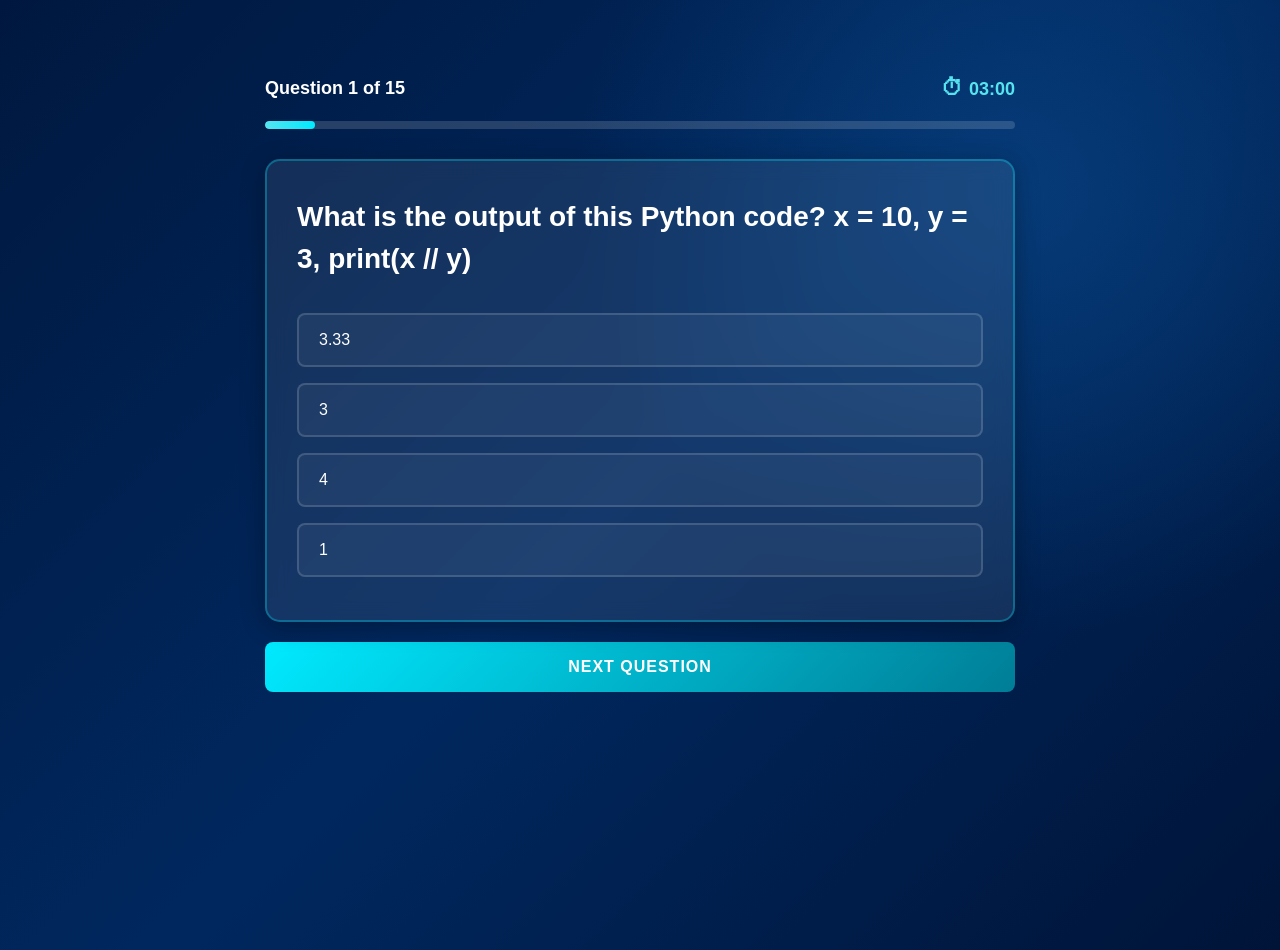
==== commit e35ada78: "Update quiz.html" ====
--- a/quiz.html
+++ b/quiz.html
@@ -154,6 +154,7 @@
         });
         optionButtons[index].classList.add("selected");
         answers[currentQuestion] = index;
+        saveQuizState();
     }
 
     function nextQuestion() {
@@ -163,6 +164,7 @@
         }
 
         currentQuestion++;
+        saveQuizState();
         if (currentQuestion >= questions.length) {
             finishQuiz();
             return;
@@ -183,6 +185,7 @@
     function startTimer() {
         timerInterval = setInterval(function() {
             timeLeft--;
+            saveQuizState();
             updateTimer();
             if (timeLeft <= 0) {
                 clearInterval(timerInterval);
@@ -214,9 +217,12 @@
         sessionStorage.setItem("quizFinished", "true");   // ← ADD THIS LINE
         window.location.href = "result.html";
     }
-
-    loadQuestion();
-    startTimer();
+    if (sessionStorage.getItem("quizFinished") === "true") {
+        window.location.replace("index.html");
+    } else{
+        loadQuestion();
+        startTimer();
+    }
 </script>
 
 </body>
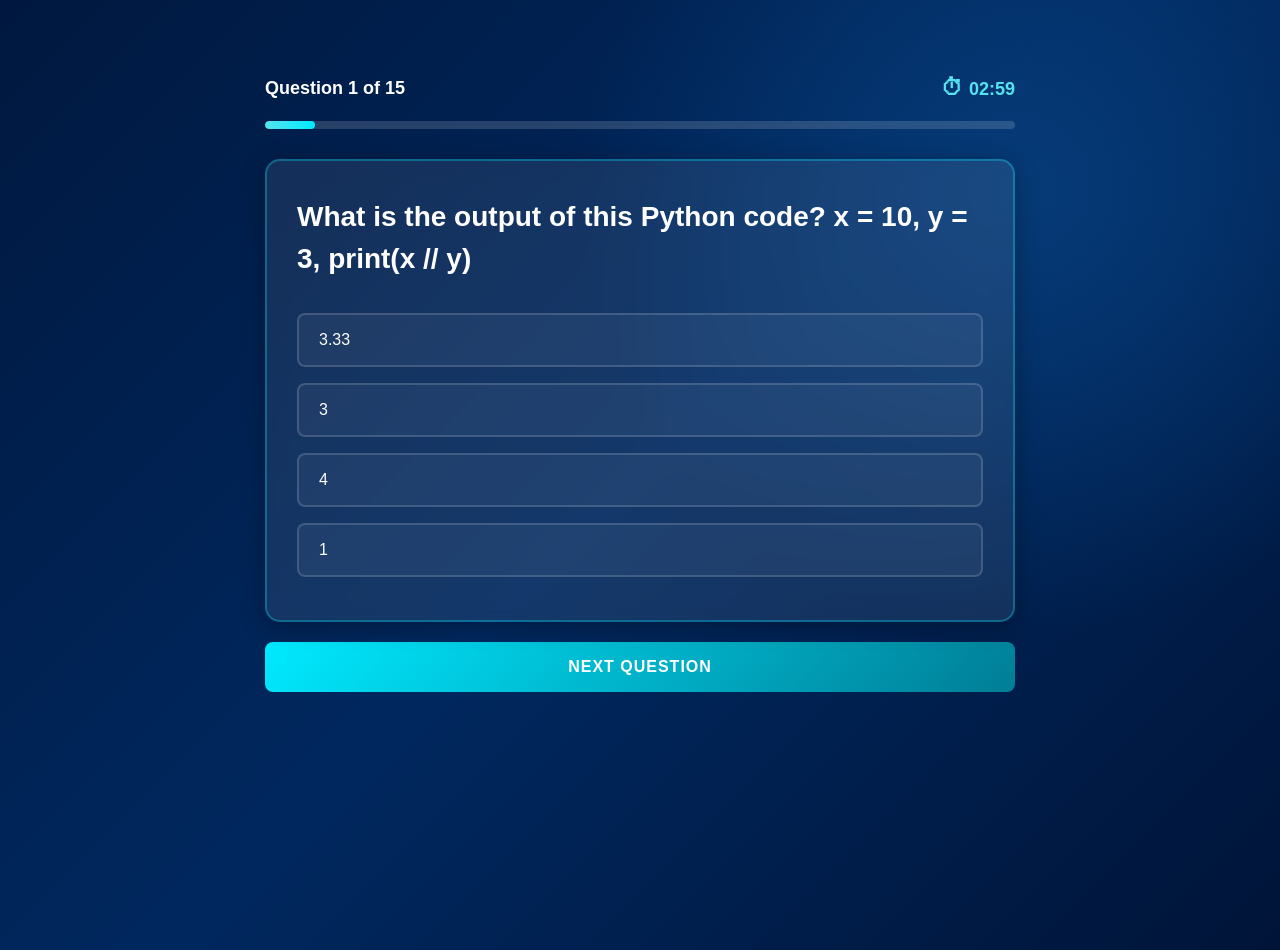
==== commit da41c377: "Enhance finishQuiz with session storage cleanup Refactor finishQuiz function to clear session storag" ====
--- a/quiz.html
+++ b/quiz.html
@@ -206,7 +206,7 @@
         document.getElementById("progressBar").style.width = percentage + "%";
     }
 
-    function finishQuiz() {
+       function finishQuiz() {
         if (timerInterval) {
             clearInterval(timerInterval);
         }
@@ -214,14 +214,57 @@
         sessionStorage.setItem("quizScore", score);
         sessionStorage.setItem("totalQuestions", questions.length);
         sessionStorage.setItem("timeUsed", 180 - timeLeft);
-        sessionStorage.setItem("quizFinished", "true");   // ← ADD THIS LINE
-        window.location.href = "result.html";
-    }
-    if (sessionStorage.getItem("quizFinished") === "true") {
-        window.location.replace("index.html");
-    } else{
+        sessionStorage.setItem("quizFinished", "true");
+
+        // Clear in-progress markers so Back can never re-enter the quiz
+        sessionStorage.removeItem("quizInProgress");
+        sessionStorage.removeItem("quizCurrentQuestion");
+        sessionStorage.removeItem("quizTimeLeft");
+        sessionStorage.removeItem("quizAnswers");
+
+        // replace() removes quiz.html from history after finishing
+        window.location.replace("result.html");
+    }
+
+    function saveQuizState() {
+        sessionStorage.setItem("quizInProgress", "true");
+        sessionStorage.setItem("quizCurrentQuestion", currentQuestion);
+        sessionStorage.setItem("quizTimeLeft", timeLeft);
+        sessionStorage.setItem("quizAnswers", JSON.stringify(answers));
+    }
+
+    function restoreQuizState() {
+        currentQuestion = Number(sessionStorage.getItem("quizCurrentQuestion")) || 0;
+        timeLeft        = Number(sessionStorage.getItem("quizTimeLeft")) || 180;
+        const saved     = sessionStorage.getItem("quizAnswers");
+        answers         = saved ? JSON.parse(saved) : new Array(questions.length).fill(null);
+
+        // If they somehow finished all questions but flag wasn't set, force finish
+        if (currentQuestion >= questions.length) {
+            finishQuiz();
+        }
+    }
+
+    // ---- ENTRY LOGIC ----
+    const quizAlreadyFinished = sessionStorage.getItem("quizFinished") === "true";
+    const quizInProgress     = sessionStorage.getItem("quizInProgress") === "true";
+
+    if (quizAlreadyFinished) {
+        // Finished the quiz — never show questions again, go to form
+        window.location.replace("result.html");
+    } else if (quizInProgress) {
+        // Returning mid-quiz (browser Back) — restore exact state
+        restoreQuizState();
         loadQuestion();
         startTimer();
+    } else {
+        // Brand new attempt
+        currentQuestion = 0;
+        timeLeft = 180;
+        answers = new Array(questions.length).fill(null);
+        saveQuizState();
+        loadQuestion();
+        startTimer();
     }
 </script>
 
